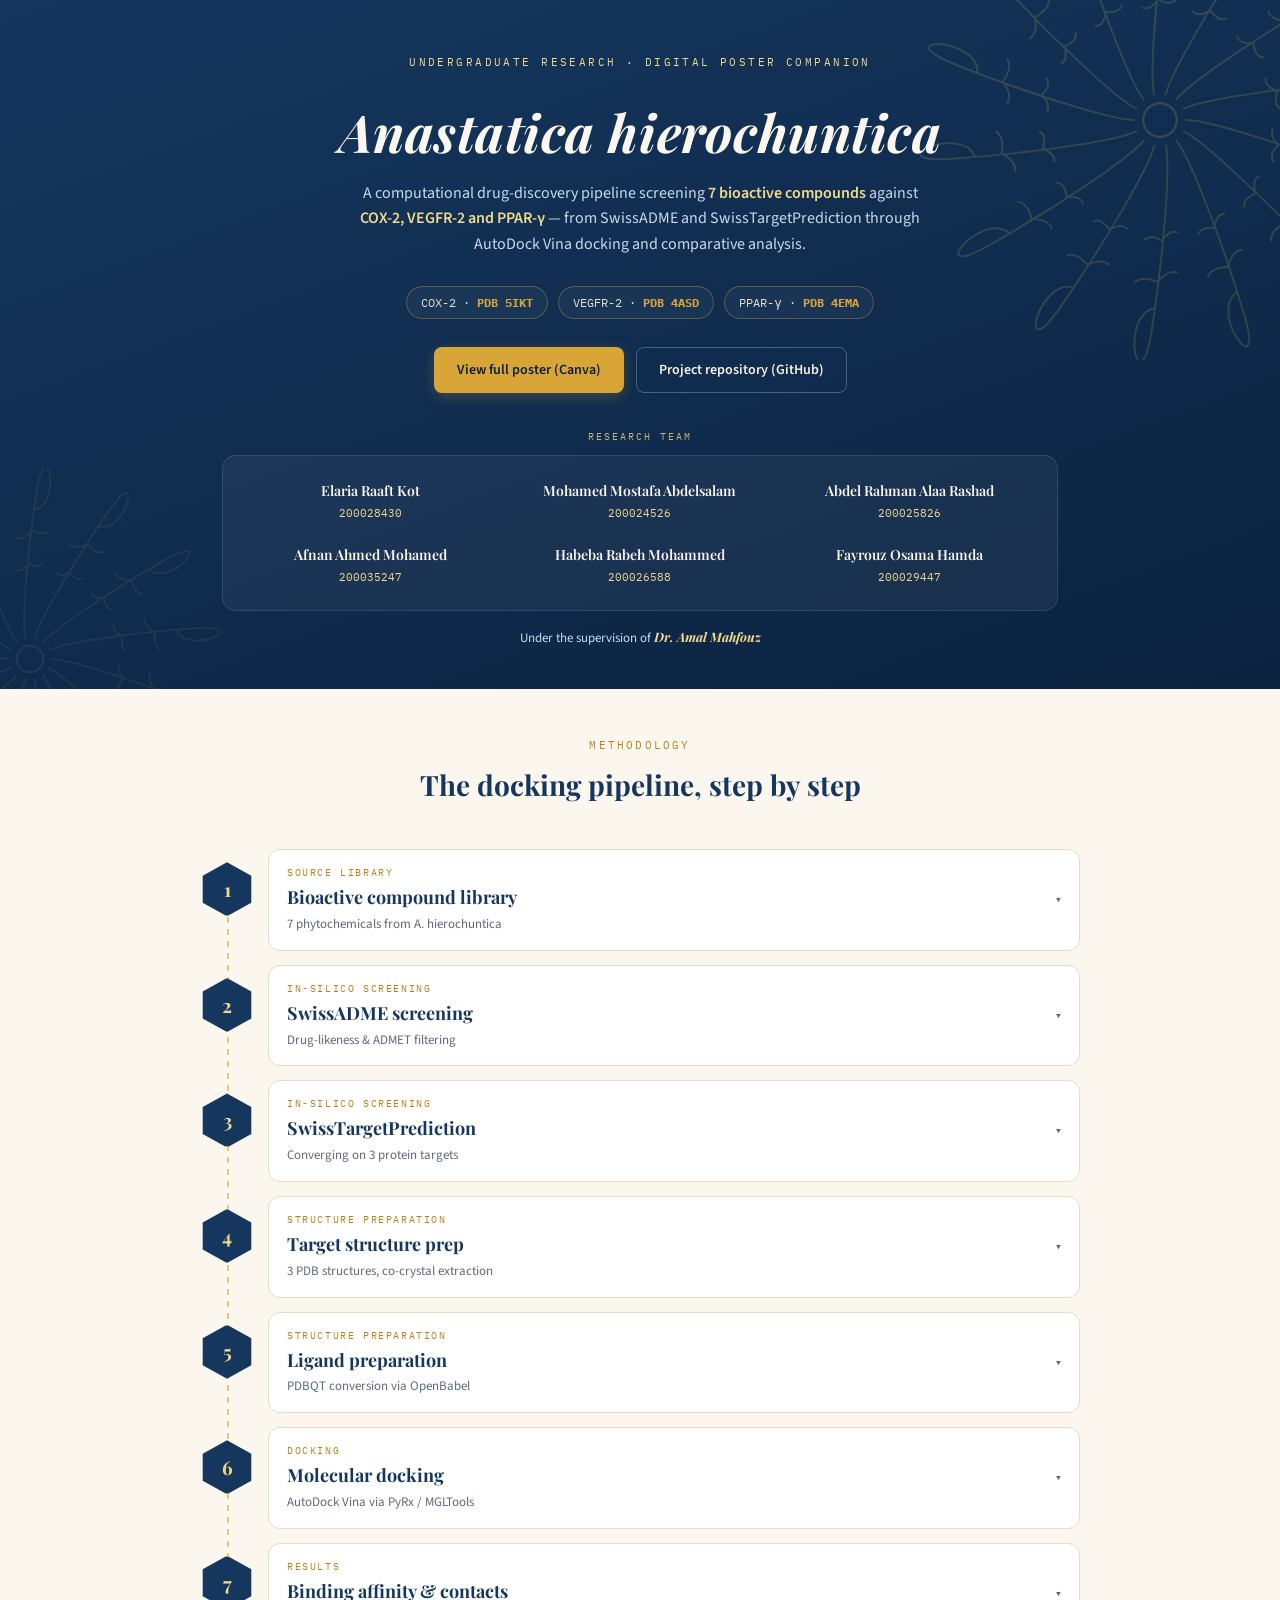
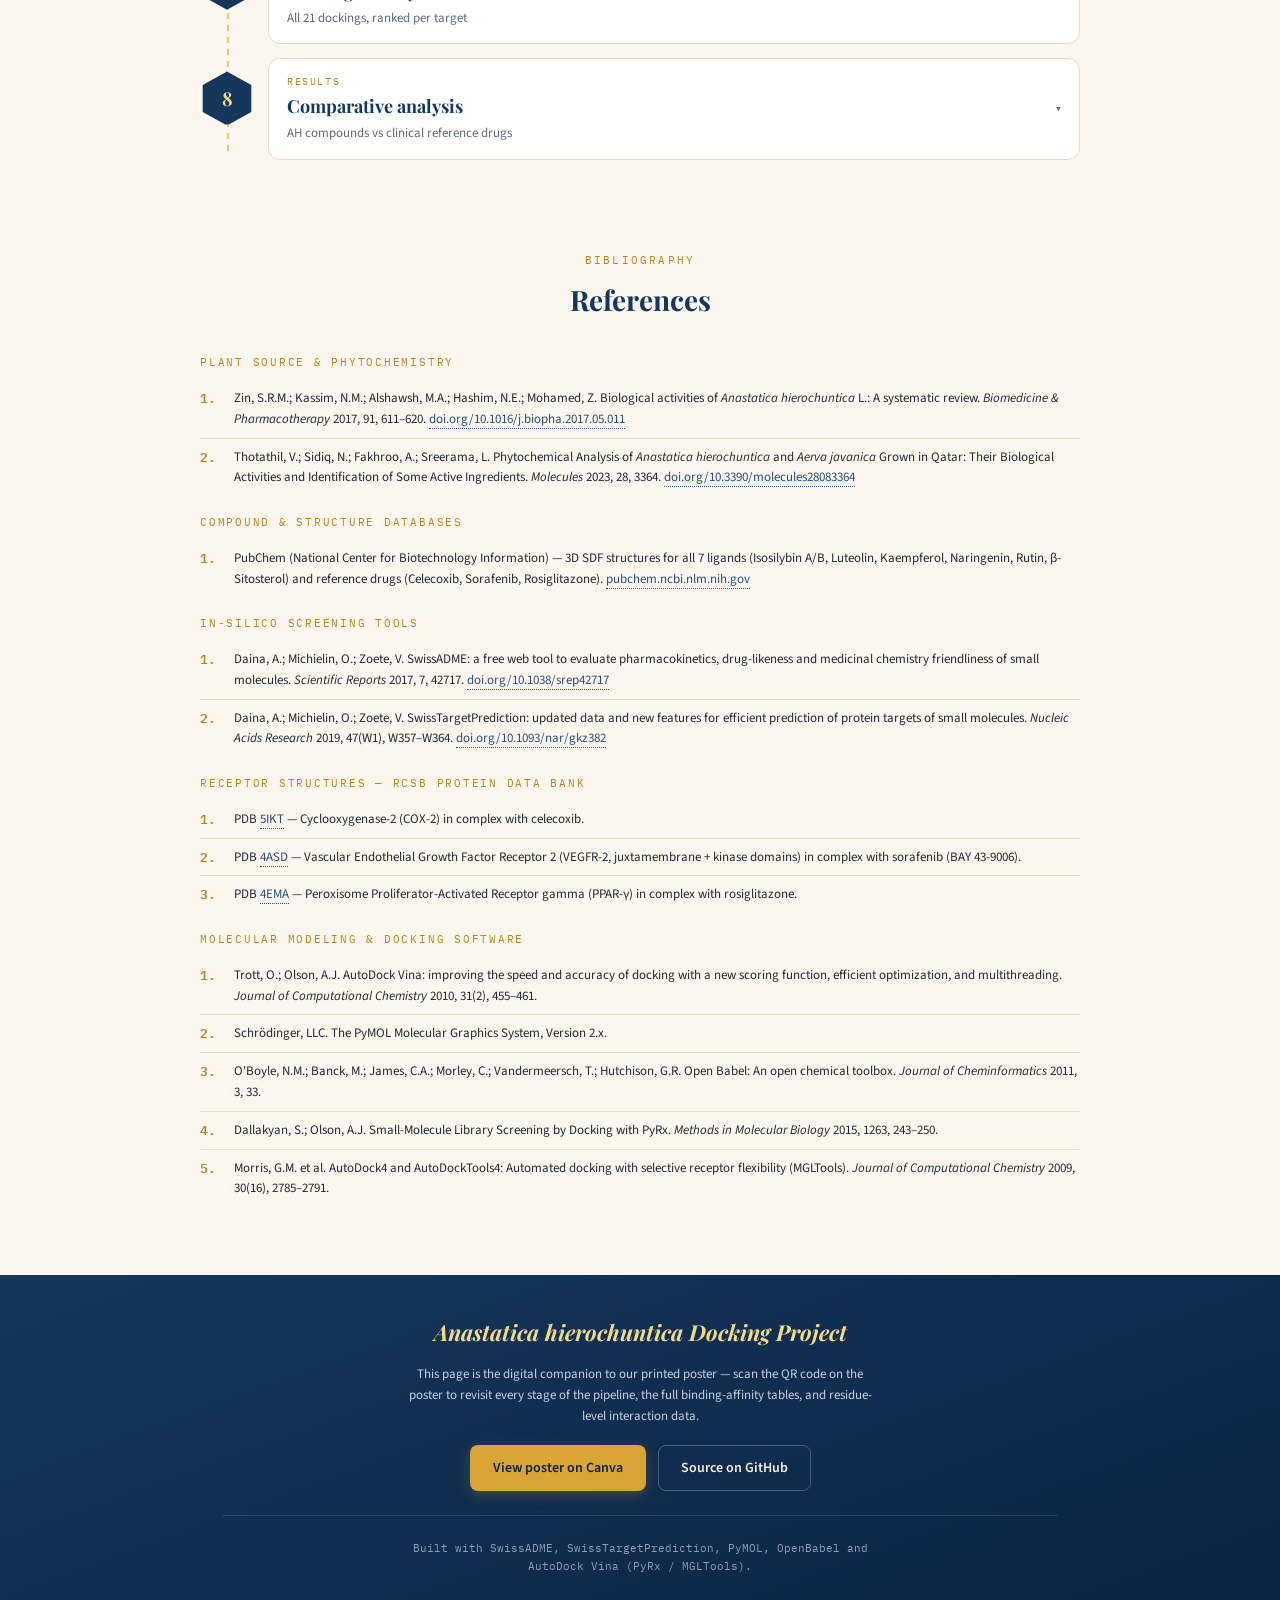
==== index.html @ ed7dc125 "Add files via upload" ====
<!DOCTYPE html>
<html lang="en">
<head>
<meta charset="UTF-8">
<meta name="viewport" content="width=device-width, initial-scale=1.0">
<title>Anastatica hierochuntica — Molecular Docking Pipeline</title>
<link rel="preconnect" href="https://fonts.googleapis.com">
<link rel="preconnect" href="https://fonts.gstatic.com" crossorigin>
<link href="https://fonts.googleapis.com/css2?family=Playfair+Display:ital,wght@0,600;0,700;1,700&family=Source+Sans+3:wght@400;600;700&family=IBM+Plex+Mono:wght@500;600&display=swap" rel="stylesheet">
<link rel="stylesheet" href="css/style.css">
</head>
<body>

<!-- ============ HERO ============ -->
<div class="hero">
  <div class="rose-bg"><img src="assets/jericho-rose.svg" alt=""></div>
  <div class="rose-bg left"><img src="assets/jericho-rose.svg" alt=""></div>
  <div class="wrap hero-content">
    <div class="eyebrow">Undergraduate research &middot; digital poster companion</div>
    <h1>Anastatica hierochuntica</h1>
    <p class="subtitle">A computational drug-discovery pipeline screening <b>7 bioactive compounds</b> against <b>COX-2, VEGFR-2 and PPAR-&gamma;</b> &mdash; from SwissADME and SwissTargetPrediction through AutoDock Vina docking and comparative analysis.</p>

    <div class="target-row">
      <div class="target-pill">COX-2 &middot; <b>PDB 5IKT</b></div>
      <div class="target-pill">VEGFR-2 &middot; <b>PDB 4ASD</b></div>
      <div class="target-pill">PPAR-&gamma; &middot; <b>PDB 4EMA</b></div>
    </div>

    <div class="cta-row">
      <a class="btn btn-primary" href="https://www.canva.com/design/DAHMNC_i3Ng/7BEe8DsWJOzpnXslvg5q8Q/edit" target="_blank" rel="noopener">View full poster (Canva)</a>
      <a class="btn btn-outline" href="https://github.com/Mohamed-Mostafa-21/Anastatica-Hierochuntica-Poster-" target="_blank" rel="noopener">Project repository (GitHub)</a>
    </div>

    <div class="team-label">Research team</div>
    <div class="team">
      <div class="member"><div class="name">Elaria Raaft Kot</div><div class="id">200028430</div></div>
      <div class="member"><div class="name">Mohamed Mostafa Abdelsalam</div><div class="id">200024526</div></div>
      <div class="member"><div class="name">Abdel Rahman Alaa Rashad</div><div class="id">200025826</div></div>
      <div class="member"><div class="name">Afnan Ahmed Mohamed</div><div class="id">200035247</div></div>
      <div class="member"><div class="name">Habeba Rabeh Mohammed</div><div class="id">200026588</div></div>
      <div class="member"><div class="name">Fayrouz Osama Hamda</div><div class="id">200029447</div></div>
    </div>
    <div class="supervisor">Under the supervision of <b>Dr. Amal Mahfouz</b></div>
  </div>
</div>

<!-- ============ PIPELINE ============ -->
<div class="wrap pipeline-section">

  <div class="section-head">
    <div class="kicker">Methodology</div>
    <h2>The docking pipeline, step by step</h2>
  </div>

  <div class="pipeline">

  <!-- STEP 1 -->
  <div class="step" data-open="false">
    <div class="badge">1</div>
    <div class="step-head" onclick="toggle(this)">
      <div class="step-title">
        <div class="label">Source library</div>
        <div class="name">Bioactive compound library</div>
        <div class="tagline">7 phytochemicals from A. hierochuntica</div>
      </div>
      <div class="chev">&#9662;</div>
    </div>
    <div class="step-body">
      <div class="step-body-inner">
        <p>The candidate set comprises seven bioactive compounds spanning flavonoids, a flavonolignan pair, and a phytosterol &mdash; selected from the phytochemical profile of <em>Anastatica hierochuntica</em>, a desert "resurrection plant" long used in traditional medicine.</p>
        <ul class="compound-grid">
          <li>Isosilybin A <span>flavonolignan</span></li>
          <li>Isosilybin B <span>flavonolignan</span></li>
          <li>Luteolin <span>flavone</span></li>
          <li>Kaempferol <span>flavonol</span></li>
          <li>Naringenin <span>flavanone</span></li>
          <li>Rutin <span>flavonol glycoside</span></li>
          <li>&beta;-Sitosterol <span>phytosterol</span></li>
        </ul>
        <p>This library feeds into <b>ADME screening</b> and <b>target prediction</b> before any structure-based work begins.</p>
      </div>
    </div>
  </div>

  <!-- STEP 2 -->
  <div class="step" data-open="false">
    <div class="badge">2</div>
    <div class="step-head" onclick="toggle(this)">
      <div class="step-title">
        <div class="label">In-silico screening</div>
        <div class="name">SwissADME screening</div>
        <div class="tagline">Drug-likeness &amp; ADMET filtering</div>
      </div>
      <div class="chev">&#9662;</div>
    </div>
    <div class="step-body">
      <div class="step-body-inner">
        <p>Each compound was submitted to <b>SwissADME</b> to evaluate physicochemical properties, pharmacokinetic behaviour, and oral bioavailability before committing to structure-based docking.</p>
        <div class="chips">
          <span class="chip accent">Lipinski rule of 5</span>
          <span class="chip accent">Veber rule</span>
          <span class="chip">TPSA</span>
          <span class="chip">logP</span>
          <span class="chip">GI absorption</span>
          <span class="chip">Bioavailability score</span>
        </div>

        <div class="adme-grid">

          <div class="adme-card">
            <div class="adme-top"><span class="name">Quercetin</span><span class="mw">C15H10O7 &middot; 302.24 g/mol</span></div>
            <div class="adme-metrics">
              <span class="m good">GI: High</span>
              <span class="m good">Lipinski: 0 violations</span>
              <span class="m">Consensus LogP 0.79</span>
              <span class="m">TPSA 131.36 &Aring;&sup2;</span>
              <span class="m">Bioavailability 0.55</span>
              <span class="m">Soluble</span>
            </div>
            <details><summary>Show medicinal chemistry alerts</summary><div class="alerts">PAINS: 1 alert (catechol_A) &middot; Brenk: 1 alert (catechol) &middot; Synthetic accessibility: 3.23</div></details>
          </div>

          <div class="adme-card">
            <div class="adme-top"><span class="name">Kaempferol</span><span class="mw">C15H10O6 &middot; 286.24 g/mol</span></div>
            <div class="adme-metrics">
              <span class="m good">GI: High</span>
              <span class="m good">Lipinski: 0 violations</span>
              <span class="m">Consensus LogP 1.20</span>
              <span class="m">TPSA 111.13 &Aring;&sup2;</span>
              <span class="m">Bioavailability 0.55</span>
              <span class="m">Soluble</span>
              <span class="m">BBB: No</span>
            </div>
            <details><summary>Show medicinal chemistry alerts</summary><div class="alerts">PAINS: 0 alerts &middot; Brenk: 0 alerts &middot; Synthetic accessibility: 3.14</div></details>
          </div>

          <div class="adme-card">
            <div class="adme-top"><span class="name">Luteolin</span><span class="mw">C15H10O6 &middot; 286.24 g/mol</span></div>
            <div class="adme-metrics">
              <span class="m good">GI: High</span>
              <span class="m good">Lipinski: 0 violations</span>
              <span class="m">Consensus LogP 1.10</span>
              <span class="m">TPSA 111.13 &Aring;&sup2;</span>
              <span class="m">Bioavailability 0.55</span>
              <span class="m">Soluble</span>
              <span class="m">BBB: No</span>
            </div>
            <details><summary>Show medicinal chemistry alerts</summary><div class="alerts">PAINS: 1 alert (catechol_A) &middot; Brenk: 1 alert (catechol) &middot; Synthetic accessibility: 3.02</div></details>
          </div>

          <div class="adme-card">
            <div class="adme-top"><span class="name">Naringenin</span><span class="mw">C15H12O5 &middot; 272.25 g/mol</span></div>
            <div class="adme-metrics">
              <span class="m good">GI: High</span>
              <span class="m good">Lipinski: 0 violations</span>
              <span class="m">Consensus LogP 1.87</span>
              <span class="m">TPSA 86.99 &Aring;&sup2;</span>
              <span class="m">Bioavailability 0.55</span>
              <span class="m">Soluble</span>
              <span class="m">BBB: No</span>
              <span class="m">P-gp substrate: Yes</span>
            </div>
            <details><summary>Show medicinal chemistry alerts</summary><div class="alerts">PAINS: 0 alerts &middot; Brenk: 0 alerts &middot; Synthetic accessibility: 3.01</div></details>
          </div>

          <div class="adme-card">
            <div class="adme-top"><span class="name">Rutin</span><span class="mw">C27H30O16 &middot; 610.52 g/mol</span></div>
            <div class="adme-metrics">
              <span class="m">GI: Low</span>
              <span class="m">Lipinski: 3 violations (MW&gt;500, NorO&gt;10, NHorOH&gt;5)</span>
              <span class="m">Consensus LogP &minus;2.74</span>
              <span class="m">TPSA 269.43 &Aring;&sup2;</span>
              <span class="m">Bioavailability 0.17</span>
              <span class="m">Soluble</span>
              <span class="m">BBB: No</span>
            </div>
            <details><summary>Show medicinal chemistry alerts</summary><div class="alerts">PAINS: 1 alert (catechol_A) &middot; Brenk: 1 alert (catechol) &middot; Synthetic accessibility: 6.52</div></details>
          </div>

          <div class="adme-card">
            <div class="adme-top"><span class="name">&beta;-Sitosterol</span><span class="mw">C29H50O &middot; 414.71 g/mol</span></div>
            <div class="adme-metrics">
              <span class="m">GI: Low</span>
              <span class="m">Lipinski: 1 violation (MLOGP&gt;4.15)</span>
              <span class="m">Consensus LogP 7.78</span>
              <span class="m">TPSA 20.23 &Aring;&sup2;</span>
              <span class="m good">Bioavailability 0.55</span>
              <span class="m">Poorly soluble</span>
              <span class="m">BBB: No</span>
            </div>
            <details><summary>Show medicinal chemistry alerts</summary><div class="alerts">PAINS: 0 alerts &middot; Brenk: 1 alert (isolated alkene) &middot; Synthetic accessibility: 6.30</div></details>
          </div>

          <div class="adme-card">
            <div class="adme-top"><span class="name">Isosilybin A</span><span class="mw">C25H22O10 &middot; 482.44 g/mol</span></div>
            <div class="adme-metrics">
              <span class="m">GI: Low</span>
              <span class="m good">Lipinski: 0 violations</span>
              <span class="m">Consensus LogP 1.28</span>
              <span class="m">TPSA 155.14 &Aring;&sup2;</span>
              <span class="m good">Bioavailability 0.55</span>
              <span class="m">Moderately soluble</span>
              <span class="m">BBB: No</span>
            </div>
            <details><summary>Show medicinal chemistry alerts</summary><div class="alerts">PAINS: 0 alerts &middot; Brenk: 0 alerts &middot; Synthetic accessibility: 4.92</div></details>
          </div>

          <div class="adme-card">
            <div class="adme-top"><span class="name">Isosilybin B</span><span class="mw">C25H22O10 &middot; 482.44 g/mol</span></div>
            <div class="adme-metrics">
              <span class="m">GI: Low</span>
              <span class="m good">Lipinski: 0 violations</span>
              <span class="m">Consensus LogP 1.28</span>
              <span class="m">TPSA 155.14 &Aring;&sup2;</span>
              <span class="m good">Bioavailability 0.55</span>
              <span class="m">Moderately soluble</span>
              <span class="m">BBB: No</span>
            </div>
            <details><summary>Show medicinal chemistry alerts</summary><div class="alerts">PAINS: 0 alerts &middot; Brenk: 0 alerts &middot; Synthetic accessibility: 4.92 &middot; 2D-derived properties are identical to isosilybin A (diastereomers)</div></details>
          </div>

        </div>

        <p>The flavonoid aglycones and isosilybins (quercetin, kaempferol, luteolin, naringenin, isosilybin A/B) are fully Lipinski-compliant with high GI absorption and a 0.55 bioavailability score. &beta;-Sitosterol carries one Lipinski violation (MLOGP&gt;4.15, reflecting its lipophilicity) but still scores 0.55. Rutin, the glycoside, shows the expected TPSA / H-bond-donor related violations. All seven were carried forward for target prediction and docking.</p>
      </div>
    </div>
  </div>

  <!-- STEP 3 -->
  <div class="step" data-open="false">
    <div class="badge">3</div>
    <div class="step-head" onclick="toggle(this)">
      <div class="step-title">
        <div class="label">In-silico screening</div>
        <div class="name">SwissTargetPrediction</div>
        <div class="tagline">Converging on 3 protein targets</div>
      </div>
      <div class="chev">&#9662;</div>
    </div>
    <div class="step-body">
      <div class="step-body-inner">
        <p>Per-compound target probability rankings from <b>SwissTargetPrediction</b> consistently surfaced three targets across the library &mdash; selected as the comparative docking panel:</p>
        <div class="chips">
          <span class="chip accent">PPAR-&gamma; (PPARG)</span>
          <span class="chip accent">COX-2 (PTGS2)</span>
          <span class="chip accent">VEGFR-2 (KDR)</span>
        </div>
        <p><b>PPAR-&gamma;</b> was the top hit for the flavonols (quercetin, kaempferol, luteolin, &asymp;0.88&ndash;1.0 probability) &mdash; pointing toward an M1&rarr;M2 macrophage polarization mechanism. <b>COX-2 / PTGS2</b> was prominent for rutin (&asymp;0.65) and the isosilybins. <b>VEGFR-2 / KDR</b> ranked highest for isosilybin A and B (&asymp;0.40&ndash;0.43), consistent with a pro-angiogenic wound-healing role.</p>
      </div>
    </div>
  </div>

  <!-- STEP 4 -->
  <div class="step" data-open="false">
    <div class="badge">4</div>
    <div class="step-head" onclick="toggle(this)">
      <div class="step-title">
        <div class="label">Structure preparation</div>
        <div class="name">Target structure prep</div>
        <div class="tagline">3 PDB structures, co-crystal extraction</div>
      </div>
      <div class="chev">&#9662;</div>
    </div>
    <div class="step-body">
      <div class="step-body-inner">
        <p>Each receptor structure was retrieved from the PDB, cleaned in <b>PyMOL</b> (solvent and co-crystal ligand removed), and the bound reference ligand was extracted separately to define the docking grid box.</p>
        <div class="target-cards">
          <div class="target-card">
            <div class="t-head">COX-2 <span>PDB 5IKT</span></div>
            <div class="t-ref">Co-crystal reference: <b>Celecoxib</b></div>
            <div class="t-files">5IKT_receptor_clean.pdbqt</div>
            <div class="pymol-fig">
              <img src="assets/figures/5IKT_celecoxib.png" alt="PyMOL render of celecoxib docked into the COX-2 (5IKT) binding pocket">
              <div class="cap">PyMOL &middot; celecoxib (yellow) re-docked into COX-2 (5IKT), best pose &minus;9.5 kcal/mol, pocket residues in grey</div>
            </div>
          </div>
          <div class="target-card">
            <div class="t-head">VEGFR-2 <span>PDB 4ASD</span></div>
            <div class="t-ref">Co-crystal reference: <b>Sorafenib</b></div>
            <div class="t-files">4ASD_receptor_vina_1.pdbqt</div>
            <div class="pymol-fig">
              <img src="assets/figures/4ASD_sorafenib.png" alt="PyMOL render of sorafenib docked into the VEGFR-2 (4ASD) binding pocket">
              <div class="cap">PyMOL &middot; sorafenib (yellow) re-docked into VEGFR-2 (4ASD), best pose &minus;11.5 kcal/mol, pocket residues in grey</div>
            </div>
          </div>
          <div class="target-card">
            <div class="t-head">PPAR-&gamma; <span>PDB 4EMA</span></div>
            <div class="t-ref">Co-crystal reference: <b>Rosiglitazone</b></div>
            <div class="t-files">4EMA_receptor_clean.pdb / .pdbqt &middot; rosiglitazone_4EMA.pdb</div>
            <div class="pymol-fig">
              <img src="assets/figures/4EMA_rosiglitazone.png" alt="PyMOL render of rosiglitazone in the PPAR-gamma (4EMA) binding pocket">
              <div class="cap">PyMOL &middot; co-crystallized rosiglitazone (yellow) in the PPAR-&gamma; (4EMA) ligand-binding domain, pocket residues in grey</div>
            </div>
          </div>
        </div>
        <p>Grid box centre and dimensions were derived from each extracted reference ligand using PyMOL's <span class="chip" style="font-size:11px; padding:2px 6px;">get_extent</span> / <span class="chip" style="font-size:11px; padding:2px 6px;">get_position</span>. For PPAR-&gamma; (4EMA): centre (14.784, 7.082, 44.504), size 20&times;20&times;22&nbsp;&Aring;.</p>
      </div>
    </div>
  </div>

  <!-- STEP 5 -->
  <div class="step" data-open="false">
    <div class="badge">5</div>
    <div class="step-head" onclick="toggle(this)">
      <div class="step-title">
        <div class="label">Structure preparation</div>
        <div class="name">Ligand preparation</div>
        <div class="tagline">PDBQT conversion via OpenBabel</div>
      </div>
      <div class="chev">&#9662;</div>
    </div>
    <div class="step-body">
      <div class="step-body-inner">
        <p>All 7 AH compounds plus the 3 co-crystal reference ligands (celecoxib, sorafenib, rosiglitazone) were converted from SDF/PDB to <b>PDBQT</b> format ahead of docking.</p>
        <div class="chips">
          <span class="chip accent">OpenBabel GUI</span>
          <span class="chip">Explicit hydrogens added</span>
          <span class="chip">--partialcharge gasteiger</span>
        </div>
        <div class="file-list">
          <b>AH compound ligands:</b> Isosilybin_A.pdbqt, Isosilybin_B.pdbqt, Kaempferol.pdbqt, Luteolin.pdbqt, Naringenin.pdbqt, Rutin.pdbqt, Sitosterol.pdbqt<br>
          <b>Reference ligands (docked):</b> celecoxib_docked.pdbqt, sorafenib_docked.pdbqt, rosiglitazone (4EMA)
        </div>
        <p>This conversion step assigns AutoDock atom types and Gasteiger partial charges &mdash; required by Vina's scoring function &mdash; for every ligand and reference compound.</p>
      </div>
    </div>
  </div>

  <!-- STEP 6 -->
  <div class="step" data-open="false">
    <div class="badge">6</div>
    <div class="step-head" onclick="toggle(this)">
      <div class="step-title">
        <div class="label">Docking</div>
        <div class="name">Molecular docking</div>
        <div class="tagline">AutoDock Vina via PyRx / MGLTools</div>
      </div>
      <div class="chev">&#9662;</div>
    </div>
    <div class="step-body">
      <div class="step-body-inner">
        <p>Each of the 7 AH compounds &mdash; plus each receptor's own co-crystal reference ligand &mdash; was docked into its fixed grid box using <b>AutoDock Vina</b>, run through <b>PyRx</b> / <b>MGLTools</b>.</p>
        <div class="chips">
          <span class="chip accent">3 targets &times; 7 compounds = 21 dockings</span>
          <span class="chip">+ 3 reference re-docks</span>
          <span class="chip">Best-pose &Delta;G retained</span>
        </div>
        <p>For each complex, the lowest-energy binding mode (kcal/mol) was carried forward into the affinity comparison and residue-interaction analysis below.</p>
      </div>
    </div>
  </div>

  <!-- STEP 7 -->
  <div class="step" data-open="false">
    <div class="badge">7</div>
    <div class="step-head" onclick="toggle(this)">
      <div class="step-title">
        <div class="label">Results</div>
        <div class="name">Binding affinity &amp; contacts</div>
        <div class="tagline">All 21 dockings, ranked per target</div>
      </div>
      <div class="chev">&#9662;</div>
    </div>
    <div class="step-body">
      <div class="step-body-inner">
        <p>Best-pose binding affinities (kcal/mol) for all seven compounds against each target. Each row shows the top 5 closest residue contacts (&le;3.5&nbsp;&Aring;) &mdash; tap "show all contacts" for the complete interaction list. The dashed row is the receptor's own co-crystal reference ligand.</p>

        <div class="result-block">
          <h4>COX-2 <span class="pdb">PDB 5IKT &middot; ref. Celecoxib</span></h4>

          <div class="row best">
            <div class="row-top"><div class="name"><span class="tag-best">best</span>Isosilybin A</div><div class="aff">&minus;9.4</div></div>
            <span class="top5">Tyr355(2.15), Gln350(2.16), Phe580(2.25), His90(2.69), Gln192(2.78)</span>
            <details><summary>Show all 15 contacts</summary><div class="all-contacts">His90(2.69), Thr94(3.12), His95(3.75), Gln192(2.78), Glu346(3.51), Asp347(3.42), Gln350(2.16), His351(3.03), Gly354(3.36), Tyr355(2.15), His356(3.05), Pro514(2.93), Ser579(3.51), Phe580(2.25), Ser581(3.5)</div></details>
          </div>

          <div class="row">
            <div class="row-top"><div class="name">Isosilybin B</div><div class="aff">&minus;9.0</div></div>
            <span class="top5">Gln350(1.98), His90(2.18), Phe580(2.92), Ser579(2.95), Pro514(2.96)</span>
            <details><summary>Show all 16 contacts</summary><div class="all-contacts">His90(2.18), Thr94(3.26), His95(3.46), Gln192(3.18), Glu346(3.45), Asp347(3.43), Gln350(1.98), His351(3.37), Gly354(3.31), Tyr355(3.11), His356(3.18), Arg513(3.79), Pro514(2.96), Ser579(2.95), Phe580(2.92), Ser581(3.66)</div></details>
          </div>

          <div class="row">
            <div class="row-top"><div class="name">Luteolin</div><div class="aff">&minus;7.9</div></div>
            <span class="top5">Ser530(2.04), Tyr385(2.20), Val116(2.25), Met522(2.34), Leu531(2.74)</span>
            <details><summary>Show all 15 contacts</summary><div class="all-contacts">Val116(2.25), Arg120(2.83), Tyr348(3.48), Val349(3.24), Leu352(3.32), Tyr355(3.28), Leu359(3.96), Tyr385(2.2), Trp387(3.46), Phe518(3.55), Met522(2.34), Val523(3.31), Ala527(3.45), Ser530(2.04), Leu531(2.74)</div></details>
          </div>

          <div class="row">
            <div class="row-top"><div class="name">Kaempferol</div><div class="aff">&minus;7.8</div></div>
            <span class="top5">Ser530(2.14), Tyr385(2.28), Phe518(2.28), Val349(2.40), Tyr355(2.70)</span>
            <details><summary>Show all 15 contacts</summary><div class="all-contacts">Val116(3.05), Arg120(3.4), Tyr348(3.42), Val349(2.4), Leu352(3.26), Tyr355(2.7), Leu359(3.57), Tyr385(2.28), Trp387(2.94), Phe518(2.28), Met522(2.77), Val523(3.17), Ala527(3.59), Ser530(2.14), Leu531(3.53)</div></details>
          </div>

          <div class="row">
            <div class="row-top"><div class="name">Naringenin</div><div class="aff">&minus;7.7</div></div>
            <span class="top5">Ser530(2.11), Met522(2.54), Tyr385(2.57), Val116(2.63), Phe518(2.86)</span>
            <details><summary>Show all 14 contacts</summary><div class="all-contacts">Val116(2.63), Arg120(3.85), Val349(3.1), Leu352(3.21), Tyr355(3.22), Leu359(2.97), Tyr385(2.57), Trp387(3.47), Phe518(2.86), Met522(2.54), Val523(3.23), Ala527(3.32), Ser530(2.11), Leu531(3.68)</div></details>
          </div>

          <div class="row">
            <div class="row-top"><div class="name">&beta;-Sitosterol</div><div class="aff">&minus;7.2</div></div>
            <span class="top5">Ser581(2.90), Asp347(3.11), Phe580(3.14), Ile564(3.16), Gln350(3.39)</span>
            <details><summary>Show all 11 contacts</summary><div class="all-contacts">Pro191(3.48), Gln192(3.52), Asp347(3.11), Gln350(3.39), His351(3.4), Gly354(3.68), Asp515(3.48), Ile564(3.16), Ser579(3.45), Phe580(3.14), Ser581(2.9)</div></details>
          </div>

          <div class="row">
            <div class="row-top"><div class="name">Rutin</div><div class="aff">&minus;6.3</div></div>
            <span class="top5">Pro514(2.05), Ser581(2.17), His351(2.45), Gln192(2.49), Gly354(2.65)</span>
            <details><summary>Show all 15 contacts</summary><div class="all-contacts">His90(3.33), Thr94(3.88), His95(3.15), Pro191(3.5), Gln192(2.49), Gln350(3.76), His351(2.45), Ser353(3.06), Gly354(2.65), Tyr355(3.93), His356(3.93), Pro514(2.05), Asp515(3.34), Ala516(3.26), Ser581(2.17)</div></details>
          </div>

          <div class="row ref"><div class="row-top"><div class="name">Celecoxib (reference)</div><div class="aff">&minus;9.5</div></div></div>
        </div>

        <div class="result-block">
          <h4>VEGFR-2 <span class="pdb">PDB 4ASD &middot; ref. Sorafenib</span></h4>

          <div class="row best">
            <div class="row-top"><div class="name"><span class="tag-best">best</span>Isosilybin A</div><div class="aff">&minus;8.7</div></div>
            <span class="top5">Asp814(2.06), Val898(2.29), Cys817(2.37), Ile1044(2.70), His1026(2.82)</span>
            <details><summary>Show all 17 contacts</summary><div class="all-contacts">Asp814(2.06), Cys817(2.37), Glu818(3.36), Ala881(2.94), Ser884(3.17), Glu885(3.51), Ile888(3.86), Leu889(3.48), Ile892(3.37), Val898(2.29), Val899(2.84), Leu1019(3.25), Ile1025(2.89), His1026(2.82), Ile1044(2.7), Cys1045(3.62), Asp1046(3.52)</div></details>
          </div>

          <div class="row">
            <div class="row-top"><div class="name">Luteolin</div><div class="aff">&minus;8.5</div></div>
            <span class="top5">Cys919(1.92), Asp1046(2.12), Cys1045(2.56), Glu885(2.63), Leu840(2.70)</span>
            <details><summary>Show all 16 contacts</summary><div class="all-contacts">Leu840(2.7), Val848(3.58), Ala866(3.58), Lys868(2.72), Glu885(2.63), Leu889(3.95), Val899(2.99), Val916(3.31), Glu917(2.89), Phe918(3.26), Cys919(1.92), Gly922(3.5), Leu1035(3.45), Cys1045(2.56), Asp1046(2.12), Phe1047(3.11)</div></details>
          </div>

          <div class="row">
            <div class="row-top"><div class="name">Rutin</div><div class="aff">&minus;8.5</div></div>
            <span class="top5">His1026(2.14), Glu885(2.16), Lys868(2.24), Asp1046(2.25), Leu1049(2.28)</span>
            <details><summary>Show all 15 contacts</summary><div class="all-contacts">Asp814(2.95), Glu815(2.34), Lys868(2.24), Ala881(3.15), Leu882(3.6), Glu885(2.16), Ile888(3.23), Ile1025(2.49), His1026(2.14), Arg1027(2.43), Asp1028(3.59), Asp1046(2.25), Gly1048(3.19), Leu1049(2.28), Ile1053(3.7)</div></details>
          </div>

          <div class="row">
            <div class="row-top"><div class="name">Isosilybin B</div><div class="aff">&minus;8.3</div></div>
            <span class="top5">Val898(2.21), Asp1046(2.35), Lys868(2.47), Asp814(2.50), Glu885(2.92)</span>
            <details><summary>Show all 16 contacts</summary><div class="all-contacts">Asp814(2.5), Cys817(3.11), Glu818(3.16), Lys868(2.47), Ala881(3.02), Ser884(3.37), Glu885(2.92), Leu889(3.29), Ile892(3.58), Val898(2.21), Val899(3.34), Leu1019(3.57), His1026(3.68), Ile1044(3.0), Cys1045(3.68), Asp1046(2.35)</div></details>
          </div>

          <div class="row">
            <div class="row-top"><div class="name">Kaempferol</div><div class="aff">&minus;8.3</div></div>
            <span class="top5">Cys919(1.51), Phe918(2.42), Leu840(2.65), Glu917(2.75), Cys1045(2.80)</span>
            <details><summary>Show all 13 contacts</summary><div class="all-contacts">Leu840(2.65), Val848(3.35), Ala866(3.52), Lys868(3.09), Val916(3.58), Glu917(2.75), Phe918(2.42), Cys919(1.51), Gly922(3.57), Leu1035(3.14), Cys1045(2.8), Asp1046(3.64), Phe1047(2.93)</div></details>
          </div>

          <div class="row">
            <div class="row-top"><div class="name">Naringenin</div><div class="aff">&minus;8.2</div></div>
            <span class="top5">Cys919(1.95), Lys868(2.20), Glu885(2.52), Leu840(2.67), Glu917(2.89)</span>
            <details><summary>Show all 15 contacts</summary><div class="all-contacts">Leu840(2.67), Val848(3.49), Ala866(3.36), Lys868(2.2), Glu885(2.52), Val899(3.72), Val916(3.46), Glu917(2.89), Phe918(3.26), Cys919(1.95), Gly922(3.24), Leu1035(3.56), Cys1045(3.73), Asp1046(3.64), Phe1047(3.05)</div></details>
          </div>

          <div class="row">
            <div class="row-top"><div class="name">&beta;-Sitosterol</div><div class="aff">&minus;8.1</div></div>
            <span class="top5">Leu1049(2.23), Leu1019(2.76), Ile1044(2.95), Lys868(3.17), Leu889(3.18)</span>
            <details><summary>Show all 16 contacts</summary><div class="all-contacts">Asp814(3.86), Lys868(3.17), Ala881(3.41), Leu882(3.94), Ser884(3.42), Glu885(3.34), Ile888(3.5), Leu889(3.18), Ile892(3.71), Val898(3.78), Leu1019(2.76), His1026(3.32), Ile1044(2.95), Asp1046(3.26), Gly1048(3.71), Leu1049(2.23)</div></details>
          </div>

          <div class="row ref"><div class="row-top"><div class="name">Sorafenib (reference)</div><div class="aff">&minus;11.5</div></div></div>
        </div>

        <div class="result-block">
          <h4>PPAR-&gamma; <span class="pdb">PDB 4EMA &middot; ref. Rosiglitazone</span></h4>

          <div class="row best">
            <div class="row-top"><div class="name"><span class="tag-best">best</span>&beta;-Sitosterol</div><div class="aff">&minus;8.3</div></div>
            <span class="top5">Glu259(2.69), Ser342(2.69), Cys285(2.71), Gly258(2.87), Ile341(3.07)</span>
            <details><summary>Show all 14 contacts</summary><div class="all-contacts">Gly258(2.87), Glu259(2.69), Gly284(3.28), Cys285(2.71), Arg288(3.17), Ser289(3.21), Ile326(3.51), Tyr327(3.68), Leu330(3.63), Val339(3.62), Ile341(3.07), Ser342(2.69), Met348(3.5), Met364(3.83)</div></details>
          </div>

          <div class="row">
            <div class="row-top"><div class="name">Rutin</div><div class="aff">&minus;7.9</div></div>
            <span class="top5">Glu259(2.06), Glu343(2.26), Ser342(2.29), Gly258(2.33), Met348(2.46)</span>
            <details><summary>Show all 15 contacts</summary><div class="all-contacts">Ile249(2.94), Leu255(3.13), Gly258(2.33), Glu259(2.06), Asp260(3.02), Ile281(3.28), Gly284(3.77), Cys285(3.09), Arg288(2.92), Glu291(3.17), Leu333(2.8), Ile341(3.0), Ser342(2.29), Glu343(2.26), Met348(2.46)</div></details>
          </div>

          <div class="row">
            <div class="row-top"><div class="name">Isosilybin A</div><div class="aff">&minus;7.6</div></div>
            <span class="top5">Ser342(2.23), Glu343(2.65), Ile326(2.68), Ile341(2.75), Leu330(2.76)</span>
            <details><summary>Show all 17 contacts</summary><div class="all-contacts">Leu228(3.71), Leu255(3.18), Arg280(3.67), Ile281(3.03), Gly284(3.02), Cys285(3.94), Arg288(2.89), Ile326(2.68), Met329(3.43), Leu330(2.76), Leu333(2.9), Leu340(3.16), Ile341(2.75), Ser342(2.23), Glu343(2.65), Gly344(3.35), Met348(3.98)</div></details>
          </div>

          <div class="row">
            <div class="row-top"><div class="name">Luteolin</div><div class="aff">&minus;7.1</div></div>
            <span class="top5">Glu291(2.11), Leu330(2.63), Met348(2.88), Cys285(2.89), Ser342(2.96)</span>
            <details><summary>Show all 11 contacts</summary><div class="all-contacts">Ile281(3.45), Gly284(3.47), Cys285(2.89), Phe287(3.19), Arg288(3.33), Glu291(2.11), Leu330(2.63), Val339(3.51), Ile341(3.62), Ser342(2.96), Met348(2.88)</div></details>
          </div>

          <div class="row">
            <div class="row-top"><div class="name">Naringenin</div><div class="aff">&minus;7.0</div></div>
            <span class="top5">Ser342(2.06), Cys285(2.86), Met364(3.11), Arg280(3.16), Val339(3.20)</span>
            <details><summary>Show all 13 contacts</summary><div class="all-contacts">Arg280(3.16), Ile281(3.25), Gly284(3.62), Cys285(2.86), Arg288(3.4), Leu330(3.48), Leu333(3.53), Val339(3.2), Leu340(3.25), Ile341(3.5), Ser342(2.06), Met348(3.92), Met364(3.11)</div></details>
          </div>

          <div class="row">
            <div class="row-top"><div class="name">Isosilybin B</div><div class="aff">&minus;6.8</div></div>
            <span class="top5">Cys285(2.26), Glu259(2.41), Leu330(2.41), Ser289(2.57), Ser342(2.61)</span>
            <details><summary>Show all 13 contacts</summary><div class="all-contacts">Glu259(2.41), Asp260(3.17), Gly284(3.24), Cys285(2.26), Arg288(3.11), Ser289(2.57), Ile326(3.61), Tyr327(3.59), Leu330(2.41), Leu340(3.19), Ile341(3.05), Ser342(2.61), Met364(3.38)</div></details>
          </div>

          <div class="row">
            <div class="row-top"><div class="name">Kaempferol</div><div class="aff">&minus;6.8</div></div>
            <span class="top5">Glu291(2.65), Met348(2.77), Cys285(2.89), Gly284(2.93), Ser342(3.01)</span>
            <details><summary>Show all 11 contacts</summary><div class="all-contacts">Ile281(3.57), Gly284(2.93), Cys285(2.89), Arg288(3.6), Glu291(2.65), Leu330(3.39), Val339(3.31), Ile341(3.62), Ser342(3.01), Met348(2.77), Met364(3.38)</div></details>
          </div>

          <div class="row ref"><div class="row-top"><div class="name">Rosiglitazone (reference)</div><div class="aff">&minus;8.5</div></div></div>
        </div>

      </div>
    </div>
  </div>

  <!-- STEP 8 -->
  <div class="step" data-open="false">
    <div class="badge">8</div>
    <div class="step-head" onclick="toggle(this)">
      <div class="step-title">
        <div class="label">Results</div>
        <div class="name">Comparative analysis</div>
        <div class="tagline">AH compounds vs clinical reference drugs</div>
      </div>
      <div class="chev">&#9662;</div>
    </div>
    <div class="step-body">
      <div class="step-body-inner">
        <p>Benchmarking the strongest AH binder per target against its receptor's co-crystallized clinical drug:</p>
        <div class="callout"><b>COX-2:</b> Isosilybin A (&minus;9.4) sits within 0.1 kcal/mol of celecoxib (&minus;9.5) &mdash; essentially equivalent binding strength, sharing key contacts at Tyr355, Gln350 and the Ser530/Tyr385 sub-pocket region.</div>
        <div class="callout"><b>VEGFR-2:</b> Isosilybin A (&minus;8.7) trails sorafenib (&minus;11.5) by ~2.8 kcal/mol &mdash; expected, since sorafenib is a purpose-designed kinase inhibitor with an extensive hinge-region contact network.</div>
        <div class="callout"><b>PPAR-&gamma;:</b> &beta;-Sitosterol (&minus;8.3) closely approaches rosiglitazone (&minus;8.5), within Vina's typical error margin, anchored by Ser342 and Cys285 contacts shared across nearly all AH ligands at this target.</div>
        <p>The isosilybin pair (A and B) and &beta;-sitosterol emerge as the most promising leads &mdash; isosilybin A in particular rivals an approved COX-2 inhibitor at the binding-affinity level, supporting further evaluation (e.g. MM-GBSA, MD simulation, in vitro assay).</p>
      </div>
    </div>
  </div>

  </div>
</div>

<!-- ============ REFERENCES ============ -->
<div class="wrap pipeline-section" id="references">
  <div class="section-head">
    <div class="kicker">Bibliography</div>
    <h2>References</h2>
  </div>

  <div class="ref-group-label">Plant source &amp; phytochemistry</div>
  <ol class="ref-list">
    <li>Zin, S.R.M.; Kassim, N.M.; Alshawsh, M.A.; Hashim, N.E.; Mohamed, Z. Biological activities of <em>Anastatica hierochuntica</em> L.: A systematic review. <i>Biomedicine &amp; Pharmacotherapy</i> 2017, 91, 611&ndash;620. <a href="https://doi.org/10.1016/j.biopha.2017.05.011" target="_blank" rel="noopener">doi.org/10.1016/j.biopha.2017.05.011</a></li>
    <li>Thotathil, V.; Sidiq, N.; Fakhroo, A.; Sreerama, L. Phytochemical Analysis of <em>Anastatica hierochuntica</em> and <em>Aerva javanica</em> Grown in Qatar: Their Biological Activities and Identification of Some Active Ingredients. <i>Molecules</i> 2023, 28, 3364. <a href="https://doi.org/10.3390/molecules28083364" target="_blank" rel="noopener">doi.org/10.3390/molecules28083364</a></li>
  </ol>

  <div class="ref-group-label">Compound &amp; structure databases</div>
  <ol class="ref-list">
    <li>PubChem (National Center for Biotechnology Information) &mdash; 3D SDF structures for all 7 ligands (Isosilybin A/B, Luteolin, Kaempferol, Naringenin, Rutin, &beta;-Sitosterol) and reference drugs (Celecoxib, Sorafenib, Rosiglitazone). <a href="https://pubchem.ncbi.nlm.nih.gov" target="_blank" rel="noopener">pubchem.ncbi.nlm.nih.gov</a></li>
  </ol>

  <div class="ref-group-label">In-silico screening tools</div>
  <ol class="ref-list">
    <li>Daina, A.; Michielin, O.; Zoete, V. SwissADME: a free web tool to evaluate pharmacokinetics, drug-likeness and medicinal chemistry friendliness of small molecules. <i>Scientific Reports</i> 2017, 7, 42717. <a href="https://doi.org/10.1038/srep42717" target="_blank" rel="noopener">doi.org/10.1038/srep42717</a></li>
    <li>Daina, A.; Michielin, O.; Zoete, V. SwissTargetPrediction: updated data and new features for efficient prediction of protein targets of small molecules. <i>Nucleic Acids Research</i> 2019, 47(W1), W357&ndash;W364. <a href="https://doi.org/10.1093/nar/gkz382" target="_blank" rel="noopener">doi.org/10.1093/nar/gkz382</a></li>
  </ol>

  <div class="ref-group-label">Receptor structures &mdash; RCSB Protein Data Bank</div>
  <ol class="ref-list">
    <li>PDB <a href="https://www.rcsb.org/structure/5IKT" target="_blank" rel="noopener">5IKT</a> &mdash; Cyclooxygenase-2 (COX-2) in complex with celecoxib.</li>
    <li>PDB <a href="https://www.rcsb.org/structure/4ASD" target="_blank" rel="noopener">4ASD</a> &mdash; Vascular Endothelial Growth Factor Receptor 2 (VEGFR-2, juxtamembrane + kinase domains) in complex with sorafenib (BAY 43-9006).</li>
    <li>PDB <a href="https://www.rcsb.org/structure/4EMA" target="_blank" rel="noopener">4EMA</a> &mdash; Peroxisome Proliferator-Activated Receptor gamma (PPAR-&gamma;) in complex with rosiglitazone.</li>
  </ol>

  <div class="ref-group-label">Molecular modeling &amp; docking software</div>
  <ol class="ref-list">
    <li>Trott, O.; Olson, A.J. AutoDock Vina: improving the speed and accuracy of docking with a new scoring function, efficient optimization, and multithreading. <i>Journal of Computational Chemistry</i> 2010, 31(2), 455&ndash;461.</li>
    <li>Schr&ouml;dinger, LLC. The PyMOL Molecular Graphics System, Version 2.x.</li>
    <li>O'Boyle, N.M.; Banck, M.; James, C.A.; Morley, C.; Vandermeersch, T.; Hutchison, G.R. Open Babel: An open chemical toolbox. <i>Journal of Cheminformatics</i> 2011, 3, 33.</li>
    <li>Dallakyan, S.; Olson, A.J. Small-Molecule Library Screening by Docking with PyRx. <i>Methods in Molecular Biology</i> 2015, 1263, 243&ndash;250.</li>
    <li>Morris, G.M. et al. AutoDock4 and AutoDockTools4: Automated docking with selective receptor flexibility (MGLTools). <i>Journal of Computational Chemistry</i> 2009, 30(16), 2785&ndash;2791.</li>
  </ol>
</div>

<!-- ============ FOOTER ============ -->
<footer>
  <div class="wrap">
    <h3>Anastatica hierochuntica Docking Project</h3>
    <p>This page is the digital companion to our printed poster &mdash; scan the QR code on the poster to revisit every stage of the pipeline, the full binding-affinity tables, and residue-level interaction data.</p>
    <div class="links">
      <a class="btn btn-primary" href="https://www.canva.com/design/DAHMNC_i3Ng/7BEe8DsWJOzpnXslvg5q8Q/edit" target="_blank" rel="noopener">View poster on Canva</a>
      <a class="btn btn-outline" href="https://github.com/Mohamed-Mostafa-21/Anastatica-Hierochuntica-Poster-" target="_blank" rel="noopener">Source on GitHub</a>
    </div>
    <div class="divider"></div>
    <p class="fine">Built with SwissADME, SwissTargetPrediction, PyMOL, OpenBabel and AutoDock Vina (PyRx / MGLTools).</p>
  </div>
</footer>

<script src="js/main.js"></script>
</body>
</html>
---- css/style.css ----
:root{
  --navy:#15375E;
  --navy-deep:#0B2240;
  --navy-soft:#2A4E78;
  --gold:#D9A536;
  --gold-deep:#B5841F;
  --gold-light:#F2D98B;
  --cream:#FBF7EE;
  --card:#FFFFFF;
  --card-2:#FAF3E2;
  --ink:#1E2A36;
  --ink-dim:#5C6B7A;
  --border:#E6DCC3;
  --border-soft:rgba(217,165,54,0.35);
  --font-display:'Playfair Display', serif;
  --font-body:'Source Sans 3', sans-serif;
  --font-mono:'IBM Plex Mono', monospace;
}
*{box-sizing:border-box; margin:0; padding:0;}
html{scroll-behavior:smooth;}
body{
  background:var(--cream);
  color:var(--ink);
  font-family:var(--font-body);
  line-height:1.6;
}
.wrap{max-width:880px; margin:0 auto; padding:0 22px;}

/* ---------------- HERO ---------------- */
.hero{
  position:relative;
  background:linear-gradient(160deg, var(--navy) 0%, var(--navy-deep) 100%);
  color:#F7F2E4;
  overflow:hidden;
  padding:54px 0 40px;
}
.hero .rose-bg{
  position:absolute;
  top:-120px; right:-120px;
  width:480px; height:480px;
  opacity:0.14;
}
.hero .rose-bg img{ width:100%; height:100%; filter:brightness(1.4); }
.hero .rose-bg.left{
  top:auto; bottom:-160px; right:auto; left:-160px;
  width:380px; height:380px;
  opacity:0.08;
}
.hero-content{ position:relative; z-index:2; text-align:center; }
.eyebrow{
  font-family:var(--font-mono);
  font-size:11px;
  letter-spacing:0.22em;
  text-transform:uppercase;
  color:var(--gold-light);
  margin-bottom:18px;
}
.hero h1{
  font-family:var(--font-display);
  font-weight:700;
  font-style:italic;
  font-size:clamp(34px,7vw,52px);
  color:#FBF7EE;
  margin-bottom:8px;
  letter-spacing:0.01em;
}
.hero .subtitle{
  font-size:16px;
  color:#CBD9EA;
  max-width:560px;
  margin:0 auto 28px;
}
.hero .subtitle b{ color:var(--gold-light); font-weight:600; }

.target-row{
  display:flex; justify-content:center; gap:10px; margin-bottom:28px; flex-wrap:wrap;
}
.target-pill{
  font-family:var(--font-mono);
  font-size:12px;
  padding:6px 14px;
  border-radius:999px;
  border:1px solid var(--border-soft);
  color:#E7DEC8;
  background:rgba(255,255,255,0.04);
}
.target-pill b{ color:var(--gold); }

.cta-row{ display:flex; justify-content:center; gap:12px; flex-wrap:wrap; margin-bottom:36px; }
.btn{
  display:inline-flex; align-items:center; gap:8px;
  font-family:var(--font-body); font-weight:600; font-size:14px;
  padding:11px 22px;
  border-radius:8px;
  text-decoration:none;
  transition:transform .15s ease, box-shadow .15s ease;
  border:1px solid transparent;
}
.btn:hover{ transform:translateY(-1px); }
.btn-primary{
  background:var(--gold);
  color:var(--navy-deep);
  box-shadow:0 4px 14px rgba(217,165,54,0.25);
}
.btn-primary:hover{ background:var(--gold-light); }
.btn-outline{
  border-color:rgba(255,255,255,0.25);
  color:#F7F2E4;
}
.btn-outline:hover{ border-color:var(--gold); color:var(--gold-light); }

/* Team grid */
.team{
  display:grid;
  grid-template-columns:repeat(3, 1fr);
  gap:10px;
  background:rgba(255,255,255,0.05);
  border:1px solid rgba(255,255,255,0.1);
  border-radius:14px;
  padding:18px;
}
@media (max-width:560px){ .team{ grid-template-columns:repeat(2,1fr); } }
.team .member{ text-align:center; padding:6px 4px; }
.team .member .name{
  font-family:var(--font-display); font-weight:600; font-size:14px; color:#FBF7EE;
}
.team .member .id{
  font-family:var(--font-mono); font-size:11px; color:var(--gold-light); margin-top:2px;
}
.team-label{
  text-align:center; font-family:var(--font-mono); font-size:10px;
  letter-spacing:0.2em; text-transform:uppercase; color:var(--gold-light);
  margin-bottom:10px; opacity:0.8;
}
.supervisor{
  text-align:center; font-family:var(--font-body); font-size:13px;
  color:#CBD9EA; margin-top:16px;
}
.supervisor b{ color:var(--gold-light); font-family:var(--font-display); font-style:italic; }

/* ---------------- PIPELINE ---------------- */
.pipeline-section{ padding:48px 0 20px; }
.section-head{ text-align:center; margin-bottom:32px; }
.section-head .kicker{
  font-family:var(--font-mono); font-size:11px; letter-spacing:0.2em;
  text-transform:uppercase; color:var(--gold-deep); margin-bottom:8px;
}
.section-head h2{
  font-family:var(--font-display); font-weight:700; font-size:28px; color:var(--navy);
}

.pipeline{ position:relative; padding:10px 0; }
.pipeline::before{
  content:"";
  position:absolute;
  left:27px; top:30px; bottom:30px;
  width:2px;
  background:repeating-linear-gradient(to bottom, var(--gold) 0 6px, transparent 6px 12px);
  opacity:0.6;
}

.step{ position:relative; margin-bottom:14px; padding-left:68px; }
.step-head{
  display:flex; align-items:center; gap:14px; cursor:pointer;
  background:var(--card);
  border:1px solid var(--border);
  border-radius:12px;
  padding:15px 18px;
  transition:box-shadow .15s ease, border-color .15s ease;
}
.step-head:hover{ box-shadow:0 4px 16px rgba(21,55,94,0.08); border-color:var(--gold); }
.step[data-open="true"] .step-head{ border-color:var(--gold); box-shadow:0 4px 16px rgba(21,55,94,0.10); }

.badge{
  position:absolute; left:0; top:13px;
  width:54px; height:54px;
  display:flex; align-items:center; justify-content:center;
  clip-path:polygon(50% 0%, 95% 25%, 95% 75%, 50% 100%, 5% 75%, 5% 25%);
  background:var(--navy);
  border:1.5px solid var(--gold);
  font-family:var(--font-display); font-weight:700; font-size:19px;
  color:var(--gold-light);
  z-index:2;
}
.step[data-open="true"] .badge{ background:var(--gold); color:var(--navy-deep); border-color:var(--navy); }

.step-title{ flex:1; min-width:0; }
.step-title .label{
  font-family:var(--font-mono); font-size:10px; letter-spacing:0.16em;
  text-transform:uppercase; color:var(--gold-deep); margin-bottom:2px;
}
.step-title .name{ font-family:var(--font-display); font-weight:700; font-size:18px; color:var(--navy); }
.step-title .tagline{ color:var(--ink-dim); font-size:13px; margin-top:2px; }

.chev{ font-size:16px; color:var(--ink-dim); flex-shrink:0; transition:transform .2s ease; }
.step[data-open="true"] .chev{ transform:rotate(180deg); color:var(--gold-deep); }

.step-body{ overflow:hidden; max-height:0; transition:max-height .28s ease; }
.step-body-inner{
  background:var(--card);
  border:1px solid var(--border); border-top:none;
  border-radius:0 0 12px 12px; margin-top:-1px;
  padding:18px 18px 8px; font-size:14.5px;
}
.step-body p{ margin-bottom:12px; }
.step-body p:last-child{ margin-bottom:14px; }

.chips{ display:flex; flex-wrap:wrap; gap:6px; margin-bottom:14px; }
.chip{
  font-family:var(--font-mono); font-size:12px; padding:4px 10px;
  border-radius:6px; background:var(--card-2); border:1px solid var(--border); color:var(--ink);
}
.chip.accent{ border-color:var(--gold); color:var(--gold-deep); background:#FFF8E6; }

.compound-grid{ display:grid; grid-template-columns:1fr 1fr; gap:6px 10px; margin-bottom:14px; }
@media (max-width:420px){ .compound-grid{ grid-template-columns:1fr; } }
.compound-grid li{
  list-style:none; font-size:13.5px; padding:8px 11px;
  background:var(--card-2); border-radius:8px; border:1px solid var(--border);
}
.compound-grid li span{ display:block; font-family:var(--font-mono); font-size:10.5px; color:var(--ink-dim); margin-top:1px; }

.target-cards{ display:flex; flex-direction:column; gap:10px; margin-bottom:14px; }
.target-card{
  border:1px solid var(--border); border-left:3px solid var(--gold);
  border-radius:8px; padding:10px 13px; background:var(--card-2);
}
.target-card .t-head{
  display:flex; justify-content:space-between; align-items:baseline; gap:10px;
  font-family:var(--font-display); font-weight:700; font-size:15px; color:var(--navy); margin-bottom:4px;
}
.target-card .t-head span{ font-family:var(--font-mono); font-size:12px; color:var(--ink-dim); font-weight:400; }
.target-card .t-ref{ font-size:13px; color:var(--ink-dim); }
.target-card .t-ref b{ color:var(--ink); }
.target-card .t-files{ font-family:var(--font-mono); font-size:11px; color:var(--gold-deep); margin-top:4px; }

.pymol-fig{ margin-top:10px; border-radius:8px; overflow:hidden; border:1px solid var(--border); }
.pymol-fig img{ display:block; width:100%; height:auto; }
.pymol-fig .cap{
  font-family:var(--font-mono); font-size:10.5px; color:var(--ink-dim);
  padding:6px 10px; background:var(--card-2); border-top:1px solid var(--border);
}

/* References */
.ref-list{ list-style:none; counter-reset:refs; font-size:13px; color:var(--ink); }
.ref-list li{
  counter-increment:refs; position:relative; padding:8px 0 8px 34px;
  border-bottom:1px solid var(--border);
}
.ref-list li:last-child{ border-bottom:none; }
.ref-list li::before{
  content:counter(refs) ".";
  position:absolute; left:0; top:8px;
  font-family:var(--font-mono); font-weight:600; color:var(--gold-deep);
}
.ref-list a{ color:var(--navy-soft); text-decoration:none; border-bottom:1px dotted var(--navy-soft); }
.ref-list a:hover{ color:var(--gold-deep); }
.ref-group-label{
  font-family:var(--font-mono); font-size:11px; letter-spacing:0.16em; text-transform:uppercase;
  color:var(--gold-deep); margin:18px 0 8px;
}
.ref-group-label:first-of-type{ margin-top:4px; }

.file-list{ font-family:var(--font-mono); font-size:11.5px; color:var(--ink-dim); margin-bottom:14px; line-height:1.8; }
.file-list b{ color:var(--ink); font-weight:600; }

/* Results */
.result-block{ margin-bottom:18px; }
.result-block h4{
  font-family:var(--font-display); font-size:16px; color:var(--navy);
  margin-bottom:8px; display:flex; align-items:center; gap:8px; flex-wrap:wrap;
}
.result-block h4 .pdb{ font-family:var(--font-mono); font-size:11px; color:var(--ink-dim); font-weight:400;}
.row{
  display:flex; flex-direction:column; gap:2px;
  padding:9px 12px; border-radius:8px; margin-bottom:5px;
  background:var(--card-2); border:1px solid var(--border);
}
.row-top{ display:flex; justify-content:space-between; align-items:center; gap:10px; }
.row.best{ border-color:var(--gold); background:#FFF8E6; }
.row.ref{ background:transparent; border-style:dashed; border-color:var(--ink-dim); }
.row .name{ font-size:13.5px; min-width:0; font-weight:600; color:var(--ink); }
.row .top5{ display:block; color:var(--ink-dim); font-size:11px; margin-top:2px; font-family:var(--font-mono); }
.row .aff{ font-family:var(--font-mono); font-weight:700; font-size:14px; white-space:nowrap; color:var(--navy); }
.row.best .aff{ color:var(--gold-deep); }
.tag-best{
  font-family:var(--font-mono); font-size:9.5px; letter-spacing:0.1em;
  color:var(--gold-deep); border:1px solid var(--gold); border-radius:4px;
  padding:1px 5px; margin-right:6px; text-transform:uppercase; vertical-align:middle;
}
.row details{ margin-top:4px; }
.row summary{
  font-family:var(--font-mono); font-size:11px; color:var(--navy-soft);
  cursor:pointer; user-select:none;
}
.row .all-contacts{
  font-family:var(--font-mono); font-size:11px; color:var(--ink-dim);
  margin-top:6px; line-height:1.7;
}

.callout{
  border:1px solid var(--border); border-left:3px solid var(--gold);
  border-radius:8px; padding:11px 13px; margin-bottom:8px; font-size:13.5px; background:var(--card-2);
}
.callout b{ color:var(--gold-deep); }

/* ADME cards */
.adme-grid{ display:flex; flex-direction:column; gap:8px; margin-bottom:14px; }
.adme-card{
  border:1px solid var(--border); border-radius:8px; padding:10px 12px; background:var(--card-2);
}
.adme-top{ display:flex; justify-content:space-between; align-items:baseline; gap:10px; flex-wrap:wrap; }
.adme-top .name{ font-family:var(--font-display); font-weight:700; font-size:14.5px; color:var(--navy); }
.adme-top .mw{ font-family:var(--font-mono); font-size:11.5px; color:var(--ink-dim); }
.adme-metrics{ display:flex; flex-wrap:wrap; gap:5px; margin-top:6px; }
.adme-metrics .m{
  font-family:var(--font-mono); font-size:10.5px; padding:2px 7px; border-radius:5px;
  background:var(--card); border:1px solid var(--border); color:var(--ink-dim);
}
.adme-metrics .m.good{ color:var(--gold-deep); border-color:var(--gold); }
.adme-card details{ margin-top:6px; }
.adme-card summary{ font-family:var(--font-mono); font-size:11px; color:var(--navy-soft); cursor:pointer; }
.adme-card .alerts{ font-family:var(--font-mono); font-size:11px; color:var(--ink-dim); margin-top:5px; line-height:1.7; }

/* ---------------- FOOTER ---------------- */
footer{
  margin-top:48px;
  background:linear-gradient(160deg, var(--navy) 0%, var(--navy-deep) 100%);
  color:#E7DEC8;
  padding:40px 0 32px;
  text-align:center;
}
footer .rose-bg{
  position:absolute;
}
footer h3{
  font-family:var(--font-display); font-style:italic; font-weight:700; font-size:22px;
  color:var(--gold-light); margin-bottom:14px;
}
footer p{ font-size:13px; color:#C7D2DF; max-width:480px; margin:0 auto 18px; }
footer .links{ display:flex; justify-content:center; gap:12px; flex-wrap:wrap; margin-bottom:24px; }
.divider{ height:1px; background:rgba(255,255,255,0.12); margin:24px 0; }
.fine{ font-family:var(--font-mono); font-size:11px; color:#8FA0B5; }
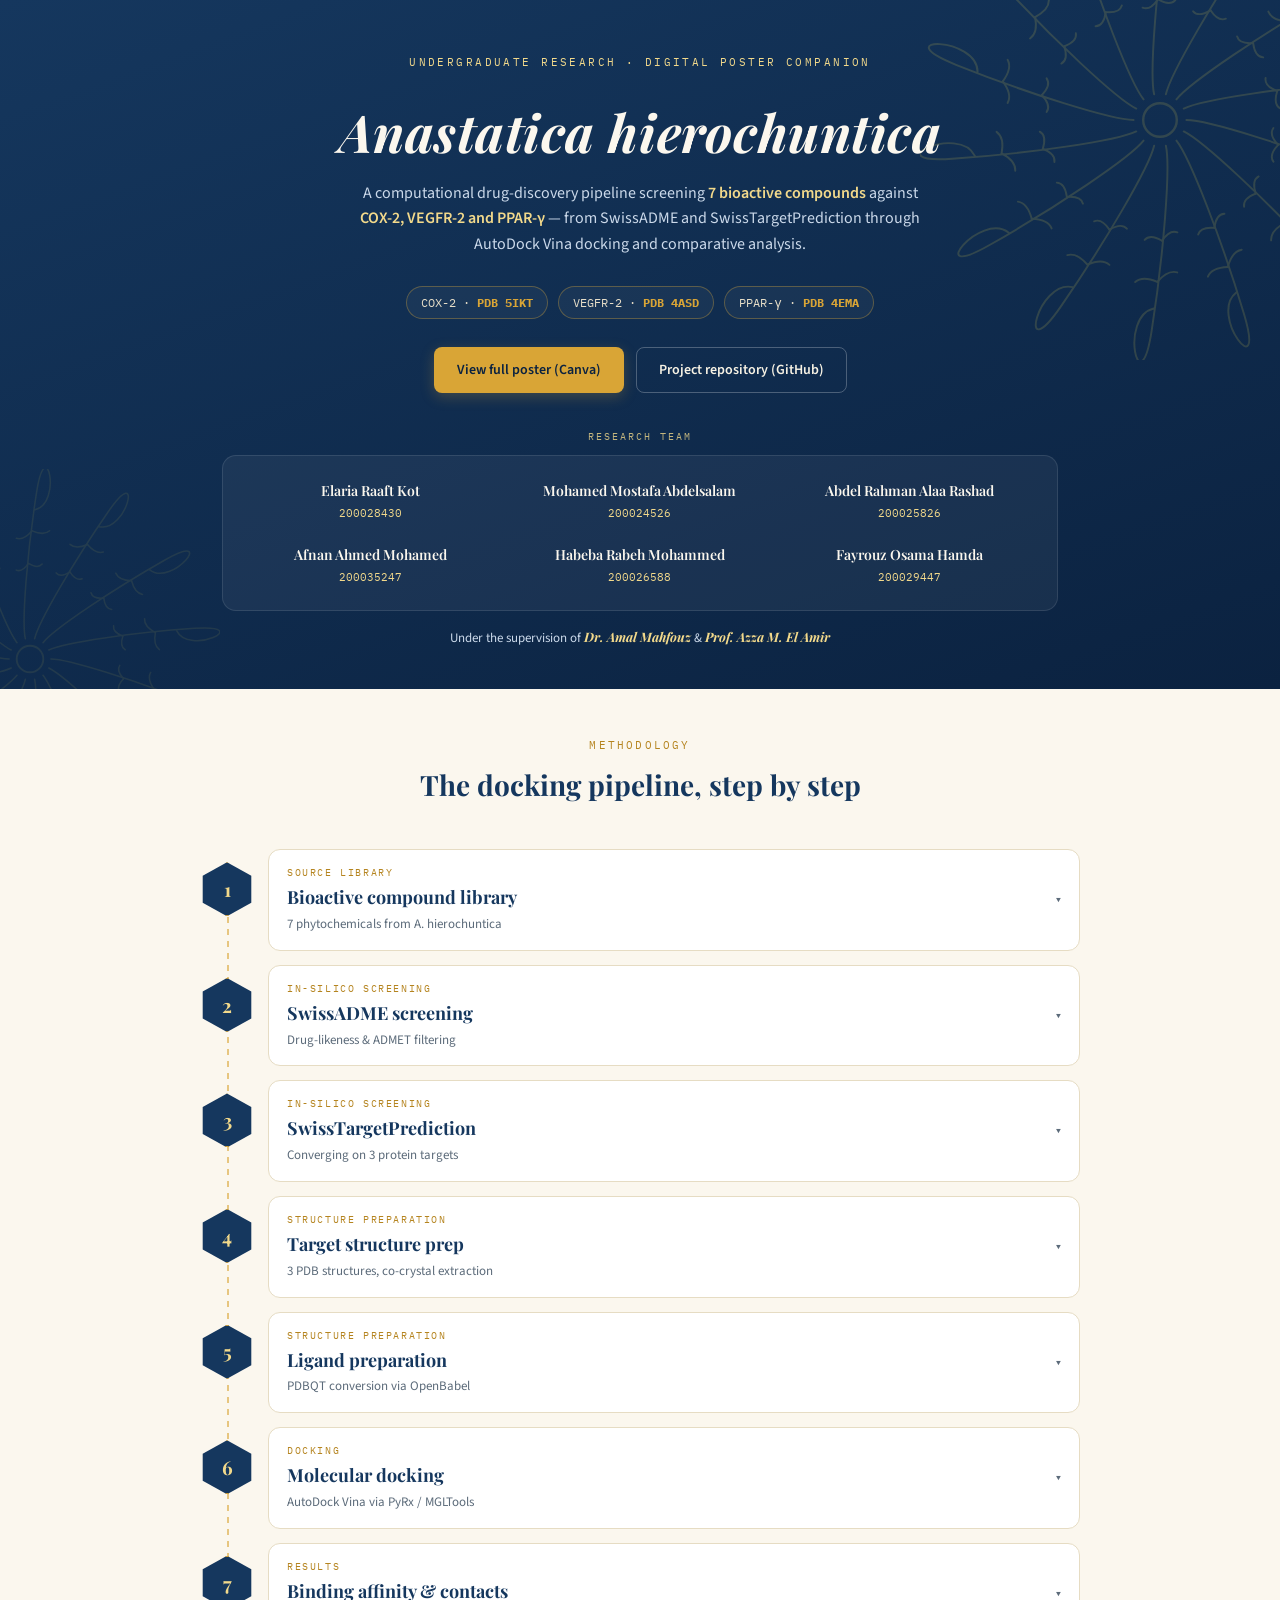
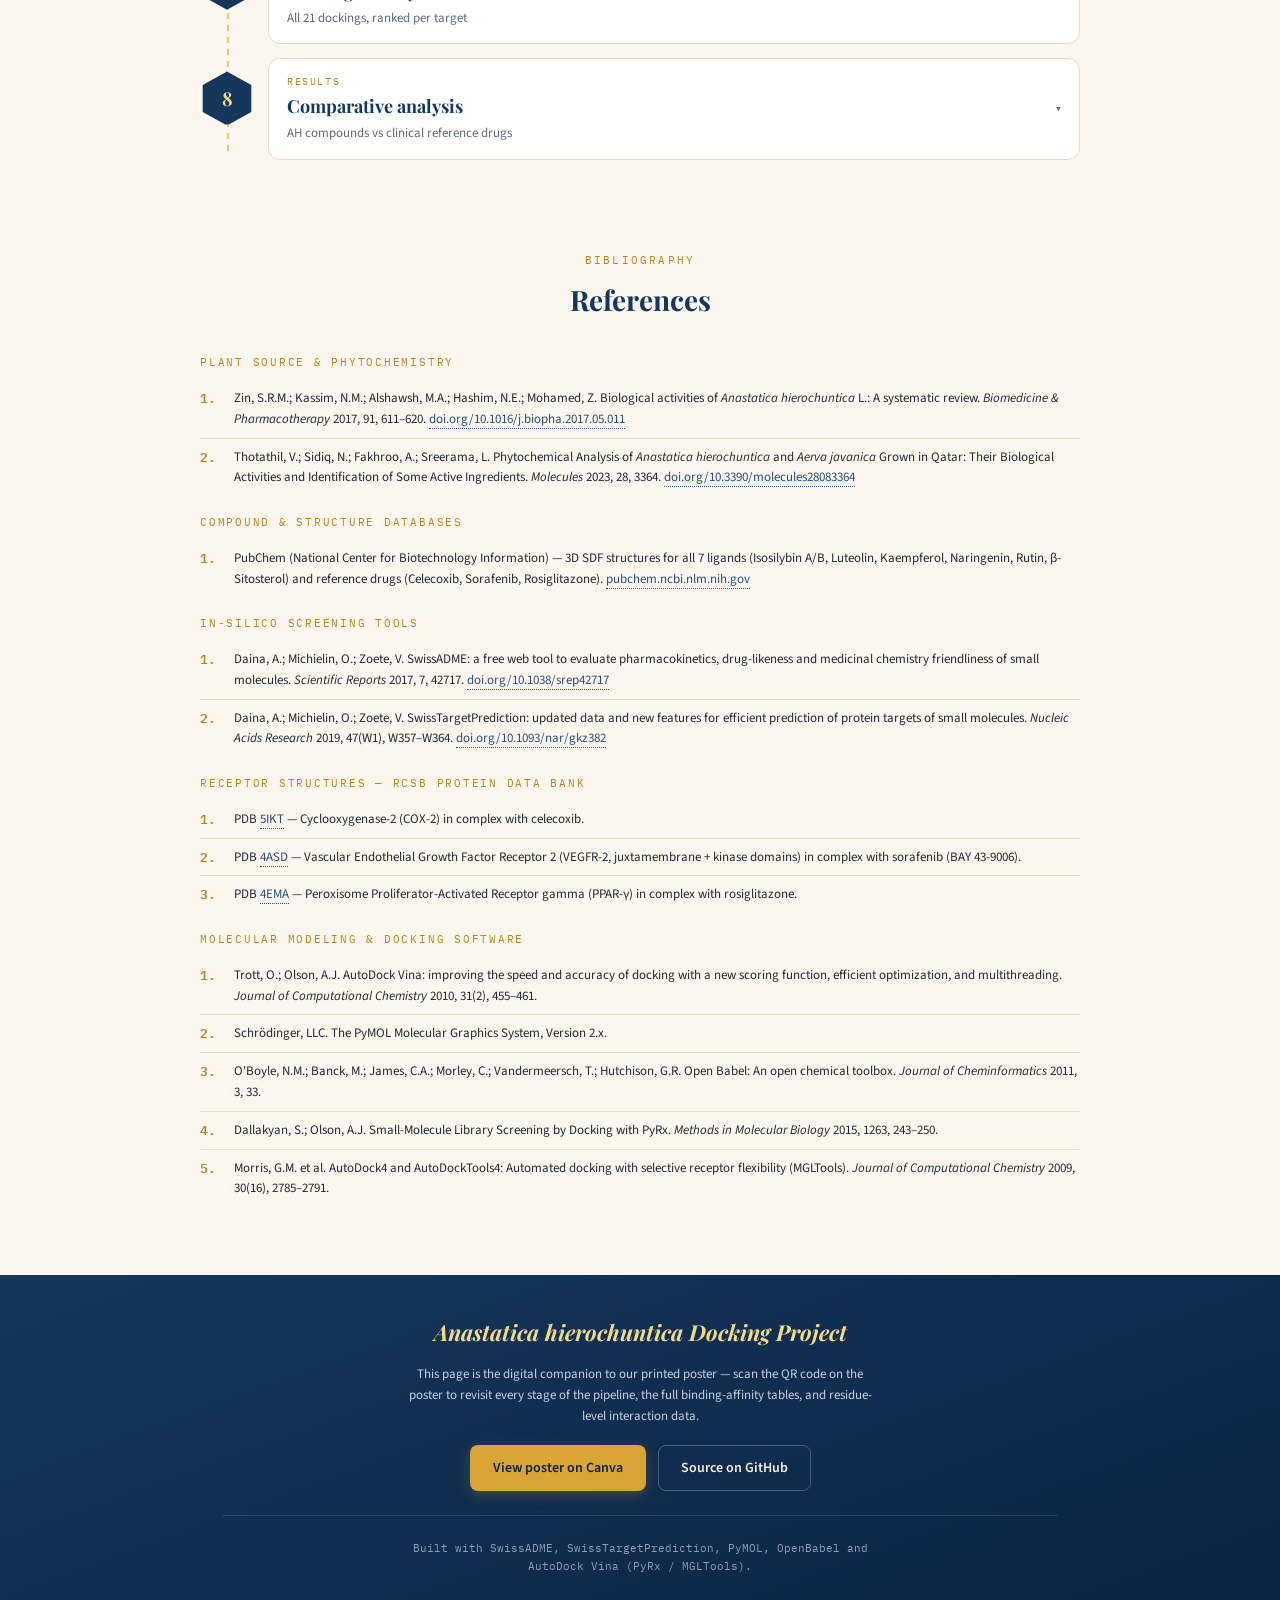
==== commit 5a7930f1: "Add files via upload" ====
--- a/index.html
+++ b/index.html
@@ -40,7 +40,7 @@
       <div class="member"><div class="name">Habeba Rabeh Mohammed</div><div class="id">200026588</div></div>
       <div class="member"><div class="name">Fayrouz Osama Hamda</div><div class="id">200029447</div></div>
     </div>
-    <div class="supervisor">Under the supervision of <b>Dr. Amal Mahfouz</b></div>
+    <div class="supervisor">Under the supervision of <b>Dr. Amal Mahfouz</b> &amp; <b>Prof. Azza M. El Amir</b></div>
   </div>
 </div>
 
